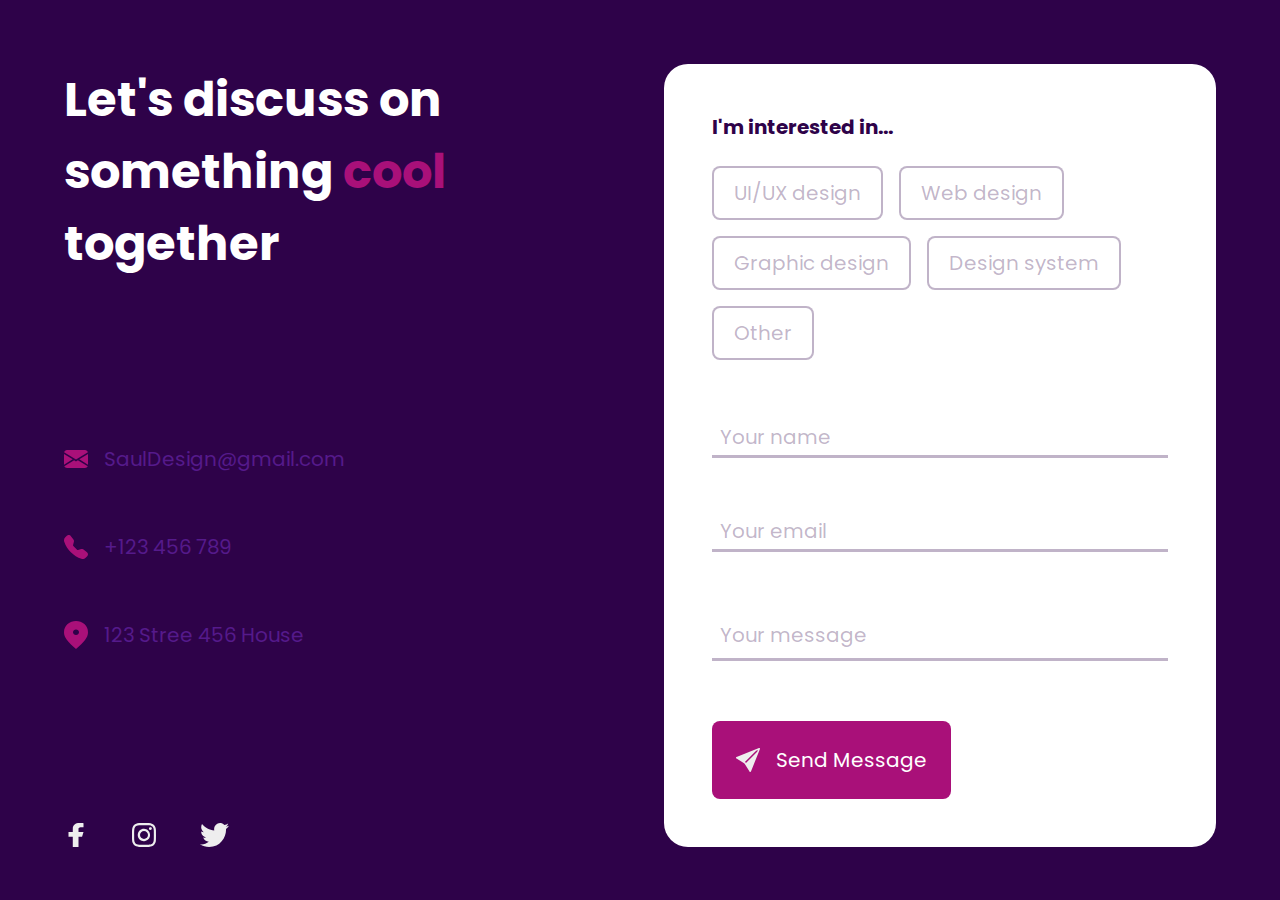
==== index.html @ 430078b6 "Commit inicial" ====
<!DOCTYPE html>
<html lang="en">
  <head>
    <meta charset="UTF-8" />
    <meta http-equiv="X-UA-Compatible" content="IE=edge" />
    <meta name="viewport" content="width=device-width, initial-scale=1.0" />
    <title>Desafio 1</title>
    <link rel="stylesheet" href="reset.css" />
    <link rel="stylesheet" href="style.css" />
    <link
      href="https://fonts.googleapis.com/css2?family=Poppins:wght@400;500;700&display=swap"
      rel="stylesheet"
    />
  </head>

  <body>
    <div class="container-2fr">
      <aside class="container-1fr">
        <h1 class="cor-0 font-large">
          Let's discuss on something <span class="cor-1">cool</span> together
        </h1>

        <ul class="contact-list flex-column">
          <li class="container-flex">
            <img src="/images/email.svg" alt="" />
            <a href="">SaulDesign@gmail.com</a>
          </li>
          <li class="container-flex">
            <img src="/images/phone.svg" alt="" />
            <a href="">+123 456 789</a>
          </li>
          <li class="container-flex">
            <img src="/images/location.svg" alt="" />
            <a href="">123 Stree 456 House</a>
          </li>
        </ul>
        <footer>
          <ul class="container-flex" id="social-media">
            <li>
              <a href=""><img src="/images/facebook.svg" alt="" /></a>
            </li>
            <li>
              <a href=""><img src="/images/instagram.svg" alt="" /></a>
            </li>
            <li>
              <a href=""><img src="/images/twitter.svg" alt="" /></a>
            </li>
          </ul>
        </footer>
      </aside>

      <main class="container-1fr">
        <h2 class="subtitle">I'm interested in...</h2>
        <div class="container-flex">
          <input
            type="checkbox"
            name="user-design"
            id="user-design"
            class="button-checkbox"
          />
          <label for="user-design" class="button-label">UI/UX design</label>

          <input
            type="checkbox"
            name="web-design"
            id="web-design"
            class="button-checkbox"
          />
          <label for="web-design" class="button-label">Web design</label>

          <input
            type="checkbox"
            name="graphic-design"
            id="graphic-design"
            class="button-checkbox"
          />
          <label for="graphic-design" class="button-label"
            >Graphic design</label
          >

          <input
            type="checkbox"
            name="design-system"
            id="design-system"
            class="button-checkbox"
          />
          <label for="design-system" class="button-label">Design system</label>

          <input
            type="checkbox"
            name="other"
            id="other"
            class="button-checkbox"
          />
          <label for="other" class="button-label">Other</label>
        </div>

        <form class="flex-column myForm">
          <input
            type="input"
            id="name"
            name="name"
            placeholder="Your name"
            required
            class="input-text"
          />

          <input
            type="input"
            id="email"
            name="email"
            placeholder="Your email"
            required
            class="input-text"
          />

          <textarea
            id="input"
            name="message"
            placeholder="Your message"
            required
            class="input-text"
          ></textarea>

          <button type="submit" id="send-button" disabled>
            <img src="/images/send.svg" alt="" class="img-send" />Send Message
          </button>
        </form>
      </main>
    </div>

    <script src="/index.js"></script>
  </body>
</html>
---- style.css ----
/* configurações gerais */
body {
  background-color: #2e0249;
  margin: 0 auto;
  font: 400 1.25rem "Poppins", sans-serif;
  max-width: 1440px;
  height: 100vh;
  box-sizing: border-box;
  align-items: center;
  justify-content: center;
}

img {
  display: block;
  max-width: 100%;
}

a {
  text-decoration: none;
}

h1 {
  max-width: 13ch;
}

main {
  background: white;
  padding: 48px;
  border-radius: 24px;
  grid-template-columns: 1fr;
}

/* container */
.container-1fr {
  display: grid;
  grid-template-columns: 1fr;
  box-sizing: border-box;
  align-content: space-between;
}

.container-2fr {
  box-sizing: border-box;
  display: grid;
  grid-template-columns: 1fr 1fr;
  padding: 64px;
  gap: 48px;
  max-width: 1440px;
  height: 100vh;
}

.container-flex {
  box-sizing: border-box;
  display: flex;
  flex-wrap: wrap;
  gap: 16px;
  margin-bottom: 64px;
}
.flex-column {
  box-sizing: border-box;
  display: flex;
  flex-wrap: wrap;
  flex-direction: column;
  gap: 60px;
}

aside .container-flex {
  display: flex;
  flex-wrap: wrap;
  margin-bottom: 10px;
  padding: 0;
  background-color: transparent;
  transition: padding 0.3s, background-color 0.3s;
  box-sizing: border-box;
}

.flex-column {
  display: flex;
  flex-direction: column;
}

/* configurações aside */
.contact-list li:hover {
  background: rgba(87, 10, 87, 0.5);
  padding: 12px 24px;
  border: 3px solid #a91079;
  border-radius: 16px;
}

.contact-list {
  gap: 48px;
}

.contact-list li {
  gap: 16px;
}

#social-media {
  gap: 44px;
  box-sizing: border-box;
  padding: 0;
  margin: 0;
}

#social-media li {
  position: relative;
  transition: background-color 0.3s;
}

#social-media li:hover::before {
  content: "";
  position: absolute;
  top: -12px;
  left: -12px;
  width: calc(100% + 24px);
  height: calc(100% + 24px);
  background: #a91079;
  border-radius: 50%;
  z-index: -1;
}

/* tipografia e cores */
.subtitle {
  color: var(--cor-2);
  font-weight: 700;
  margin-bottom: 24px;
}
.font-large {
  font: 700 3rem "Poppins", sans-serif;
}

:root {
  --cor-0: #ffffff;
  --cor-1: #a91079;
  --cor-2: #2e0249;
}

.cor-0 {
  color: var(--cor-0);
}

.cor-1 {
  color: var(--cor-1);
}

.cor-2 {
  color: var(--cor-2);
}

/* componentes */

.input-text {
  padding: 8px;
  background-color: var(--cor-0);
  color: rgba(46, 2, 73, 0.3);
  border: none;
  border-bottom: solid rgba(46, 2, 73, 0.3);
  margin: 0;
}

.input-text:focus {
  color: var(--cor-2);
  outline: none;
  border-bottom: solid var(--cor-1);
  caret-color: var(--cor-2);
}

.input-text::placeholder {
  color: rgba(46, 2, 73, 0.3);
  font: 400 1.25rem "Poppins", sans-serif;
}

.input-text:focus::placeholder {
  color: var(--cor-2);
  font-weight: 500;
}

.button-checkbox {
  display: none;
}

#send-button {
  padding: 24px;
  color: var(--cor-0);
  font: 400 1.25rem "Poppins", sans-serif;
  display: flex;
  gap: 16px;
  align-items: center;
  align-self: flex-start;
  border-radius: 8px;
  border: none;
  background: var(--cor-1);
}

.img-send {
  display: inline-block;
}
.button-label {
  display: inline-block;
  padding: 10px 20px;
  background-color: var(--cor-0);
  color: rgba(46, 2, 73, 0.3);
  border: solid 2px rgba(46, 2, 73, 0.3);
  border-radius: 8px;
  cursor: pointer;
}

.button-checkbox:checked + .button-label {
  background-color: var(--cor-1);
  color: var(--cor-0);
}

form .flex-column {
  align-content: space-between;
}
textarea {
  resize: none;
}
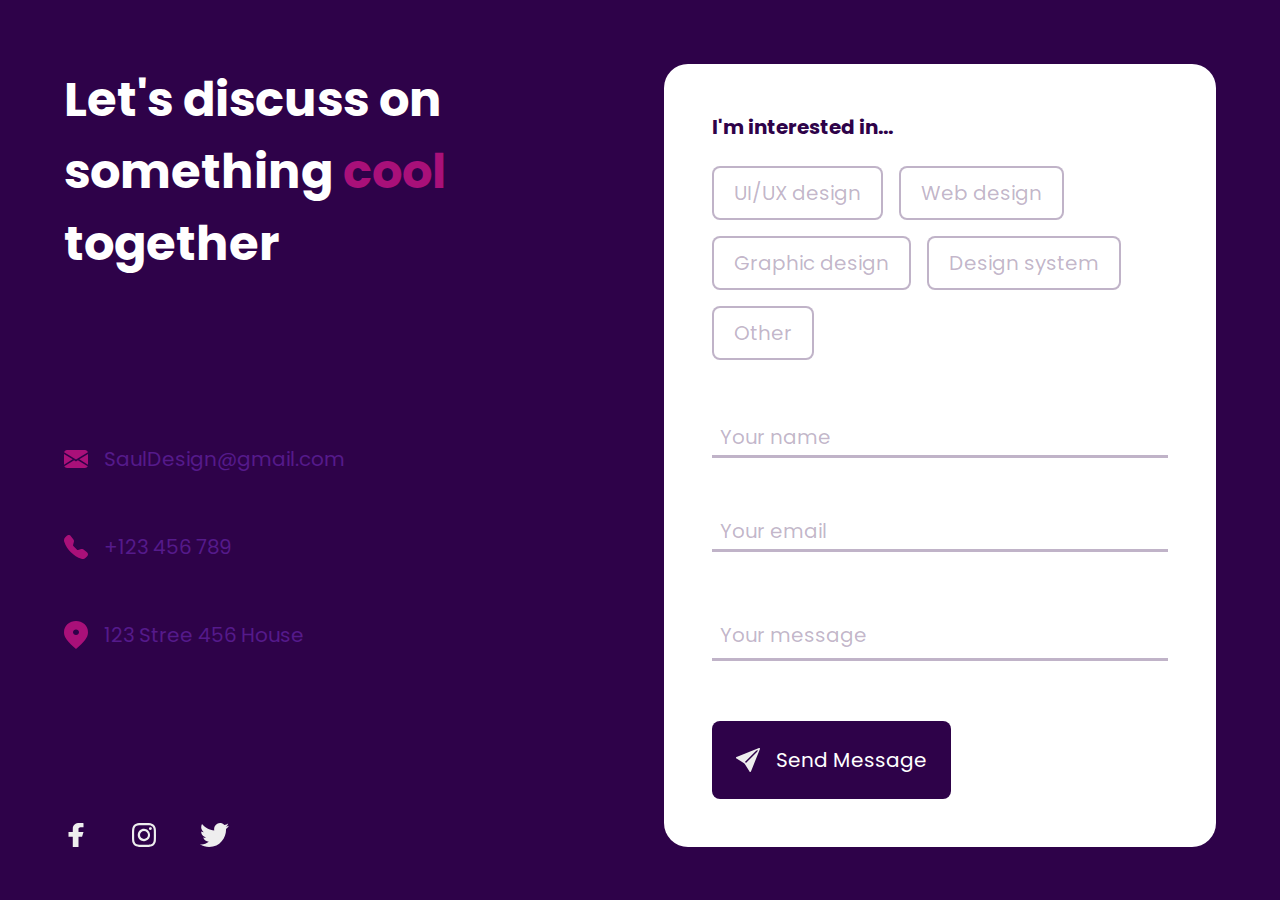
==== commit 2993a43c: "Alterações no JS para validação de formulário" ====
--- a/index.html
+++ b/index.html
@@ -51,7 +51,7 @@
 
       <main class="container-1fr">
         <h2 class="subtitle">I'm interested in...</h2>
-        <div class="container-flex">
+        <div class="container-flex checkbox">
           <input
             type="checkbox"
             name="user-design"
@@ -94,33 +94,38 @@
           />
           <label for="other" class="button-label">Other</label>
         </div>
+        <span class="error erro-check">Selecione pelo menos uma opção</span>
 
-        <form class="flex-column myForm">
+        <form class="flex-column" id="myForm">
           <input
             type="input"
             id="name"
             name="name"
             placeholder="Your name"
-            required
-            class="input-text"
+            class="input-text inputs"
           />
+          <span class="error erro-name"
+            >Insira um nome com pelo menos duas palavras</span
+          >
 
           <input
             type="input"
             id="email"
             name="email"
             placeholder="Your email"
-            required
-            class="input-text"
+            class="input-text inputs"
           />
+          <span class="error erro-email">Insira um e-mail válido</span>
 
           <textarea
-            id="input"
+            id="message"
             name="message"
             placeholder="Your message"
-            required
-            class="input-text"
+            class="input-text inputs"
           ></textarea>
+          <span class="error erro-message"
+            >Sua mensagem deve ter pelo menos 20 caracteres</span
+          >
 
           <button type="submit" id="send-button" disabled>
             <img src="/images/send.svg" alt="" class="img-send" />Send Message
@@ -129,6 +134,6 @@
       </main>
     </div>
 
-    <script src="/index.js"></script>
+    <script src="index.js"></script>
   </body>
 </html>
--- a/style.css
+++ b/style.css
@@ -29,7 +29,32 @@
   border-radius: 24px;
   grid-template-columns: 1fr;
 }
-
+.error {
+  margin: 0;
+  position: absolute;
+  display: none;
+  font-size: 0.75rem;
+  color: red;
+}
+.error-input {
+  border-bottom: 3px solid red;
+}
+.erro-name {
+  top: 393px;
+}
+.erro-email {
+  top: 485px;
+}
+.erro-message {
+  top: 595px;
+}
+.erro-check {
+  top: 135px;
+}
+.button-checkbox,
+.checkbox {
+  position: relative;
+}
 /* container */
 .container-1fr {
   display: grid;
@@ -55,6 +80,7 @@
   gap: 16px;
   margin-bottom: 64px;
 }
+
 .flex-column {
   box-sizing: border-box;
   display: flex;
@@ -82,7 +108,7 @@
 .contact-list li:hover {
   background: rgba(87, 10, 87, 0.5);
   padding: 12px 24px;
-  border: 3px solid #a91079;
+  border: 3px solid var(--cor-1);
   border-radius: 16px;
 }
 
@@ -189,6 +215,12 @@
   border-radius: 8px;
   border: none;
   background: var(--cor-1);
+  cursor: pointer;
+}
+
+#send-button:disabled {
+  background: var(--cor-2);
+  cursor: auto;
 }
 
 .img-send {
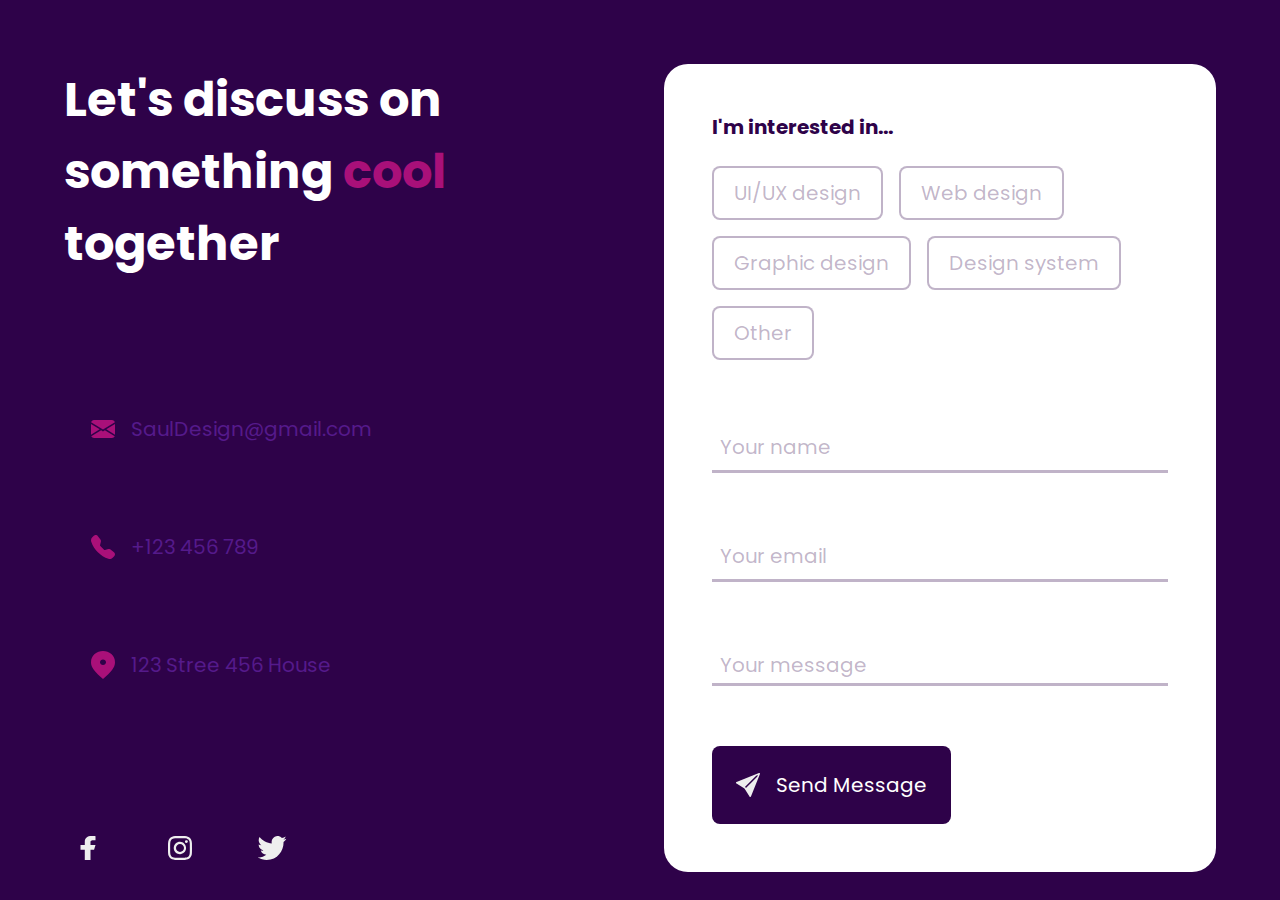
==== commit f2b1cbe9: "Conserto do bug na validação de email e tradução das unidades do CSS para rem" ====
--- a/index.html
+++ b/index.html
@@ -1,139 +1,87 @@
 <!DOCTYPE html>
-<html lang="en">
-  <head>
-    <meta charset="UTF-8" />
-    <meta http-equiv="X-UA-Compatible" content="IE=edge" />
-    <meta name="viewport" content="width=device-width, initial-scale=1.0" />
-    <title>Desafio 1</title>
-    <link rel="stylesheet" href="reset.css" />
-    <link rel="stylesheet" href="style.css" />
-    <link
-      href="https://fonts.googleapis.com/css2?family=Poppins:wght@400;500;700&display=swap"
-      rel="stylesheet"
-    />
-  </head>
+<html lang="pt-br">
 
-  <body>
-    <div class="container-2fr">
-      <aside class="container-1fr">
-        <h1 class="cor-0 font-large">
-          Let's discuss on something <span class="cor-1">cool</span> together
-        </h1>
+<head>
+  <meta charset="UTF-8" />
+  <meta http-equiv="X-UA-Compatible" content="IE=edge" />
+  <meta name="viewport" content="width=device-width, initial-scale=1.0" />
+  <title>Desafio 1</title>
+  <link rel="stylesheet" href="/assets/css/style.css" />
+  <link href="https://fonts.googleapis.com/css2?family=Poppins:wght@400;500;700&display=swap" rel="stylesheet" />
+</head>
 
-        <ul class="contact-list flex-column">
-          <li class="container-flex">
-            <img src="/images/email.svg" alt="" />
-            <a href="">SaulDesign@gmail.com</a>
-          </li>
-          <li class="container-flex">
-            <img src="/images/phone.svg" alt="" />
-            <a href="">+123 456 789</a>
-          </li>
-          <li class="container-flex">
-            <img src="/images/location.svg" alt="" />
-            <a href="">123 Stree 456 House</a>
-          </li>
-        </ul>
+<body>
+  <div class="container-2fr">
+    <aside class="container-1fr">
+      <h1 class="cor-0 font-large">
+        Let's discuss on something <span class="cor-1">cool</span> together
+      </h1>
+      <ul class="contact-list flex-column">
+        <li class="container-flex">
+          <img src="/assets/img/email.svg" alt="" />
+          <a href="">SaulDesign@gmail.com</a>
+        </li>
+        <li class="container-flex">
+          <img src="/assets/img/phone.svg" alt="" />
+          <a href="">+123 456 789</a>
+        </li>
+        <li class="container-flex">
+          <img src="/assets/img/location.svg" alt="" />
+          <a href="">123 Stree 456 House</a>
+        </li>
+      </ul>
+      <div class="footer">
         <footer>
           <ul class="container-flex" id="social-media">
             <li>
-              <a href=""><img src="/images/facebook.svg" alt="" /></a>
+              <a href="https://www.facebook.com" target="_blank"><img src="/assets/img/facebook.svg" alt="" /></a>
             </li>
             <li>
-              <a href=""><img src="/images/instagram.svg" alt="" /></a>
+              <a href="https://www.instagram.com" target="_blank"><img src="/assets/img/instagram.svg" alt="" /></a>
             </li>
             <li>
-              <a href=""><img src="/images/twitter.svg" alt="" /></a>
+              <a href="https://www.twitter.com" target="_blank"><img src="/assets/img/twitter.svg" alt="" /></a>
             </li>
           </ul>
         </footer>
-      </aside>
+      </div>
+    </aside>
 
-      <main class="container-1fr">
-        <h2 class="subtitle">I'm interested in...</h2>
-        <div class="container-flex checkbox">
-          <input
-            type="checkbox"
-            name="user-design"
-            id="user-design"
-            class="button-checkbox"
-          />
-          <label for="user-design" class="button-label">UI/UX design</label>
+    <main class="container-1fr">
+      <h2 class="subtitle">I'm interested in...</h2>
+      <div class="container-flex checkbox">
+        <input type="checkbox" value="UX/UI Design" id="user-design" class="button-checkbox" />
+        <label for="user-design" class="button-label">UI/UX design</label>
 
-          <input
-            type="checkbox"
-            name="web-design"
-            id="web-design"
-            class="button-checkbox"
-          />
-          <label for="web-design" class="button-label">Web design</label>
+        <input type="checkbox" value="Web Design" id="web-design" class="button-checkbox" />
+        <label for="web-design" class="button-label">Web design</label>
 
-          <input
-            type="checkbox"
-            name="graphic-design"
-            id="graphic-design"
-            class="button-checkbox"
-          />
-          <label for="graphic-design" class="button-label"
-            >Graphic design</label
-          >
+        <input type="checkbox" value="Graphic Design" id="graphic-design" class="button-checkbox" />
+        <label for="graphic-design" class="button-label">Graphic design</label>
 
-          <input
-            type="checkbox"
-            name="design-system"
-            id="design-system"
-            class="button-checkbox"
-          />
-          <label for="design-system" class="button-label">Design system</label>
+        <input type="checkbox" value="Design System" id="design-system" class="button-checkbox" />
+        <label for="design-system" class="button-label">Design system</label>
 
-          <input
-            type="checkbox"
-            name="other"
-            id="other"
-            class="button-checkbox"
-          />
-          <label for="other" class="button-label">Other</label>
-        </div>
-        <span class="error erro-check">Selecione pelo menos uma opção</span>
+        <input type="checkbox" value="Other" id="other" class="button-checkbox" />
+        <label for="other" class="button-label">Other</label>
+      </div>
 
-        <form class="flex-column" id="myForm">
-          <input
-            type="input"
-            id="name"
-            name="name"
-            placeholder="Your name"
-            class="input-text inputs"
-          />
-          <span class="error erro-name"
-            >Insira um nome com pelo menos duas palavras</span
-          >
+      <form class="flex-column" id="myForm">
+        <input type="input" id="name" name="name" placeholder="Your name" class="input-text inputs" />
 
-          <input
-            type="input"
-            id="email"
-            name="email"
-            placeholder="Your email"
-            class="input-text inputs"
-          />
-          <span class="error erro-email">Insira um e-mail válido</span>
+        <input type="input" id="email" name="email" placeholder="Your email" class="input-text inputs" />
 
-          <textarea
-            id="message"
-            name="message"
-            placeholder="Your message"
-            class="input-text inputs"
-          ></textarea>
-          <span class="error erro-message"
-            >Sua mensagem deve ter pelo menos 20 caracteres</span
-          >
+        <textarea id="message" name="message" placeholder="Your message" class="input-text inputs"></textarea>
 
-          <button type="submit" id="send-button" disabled>
-            <img src="/images/send.svg" alt="" class="img-send" />Send Message
-          </button>
-        </form>
-      </main>
-    </div>
+        <button type="submit" id="send-button" disabled>
+          <img src="/assets/img/send.svg" alt="" class="img-send" />Send
+          Message
+        </button>
+      </form>
+    </main>
+  </div>
 
-    <script src="index.js"></script>
-  </body>
-</html>
+  <script src="/index.js"></script>
+</body>
+
+</html>--- a/assets/css/style.css
+++ b/assets/css/style.css
@@ -0,0 +1,4 @@
+@import url(/assets/css/reset.css);
+@import url(/assets/css/root.css);
+@import url(/assets/css/componentes.css);
+@import url(/assets/css/aside.css);
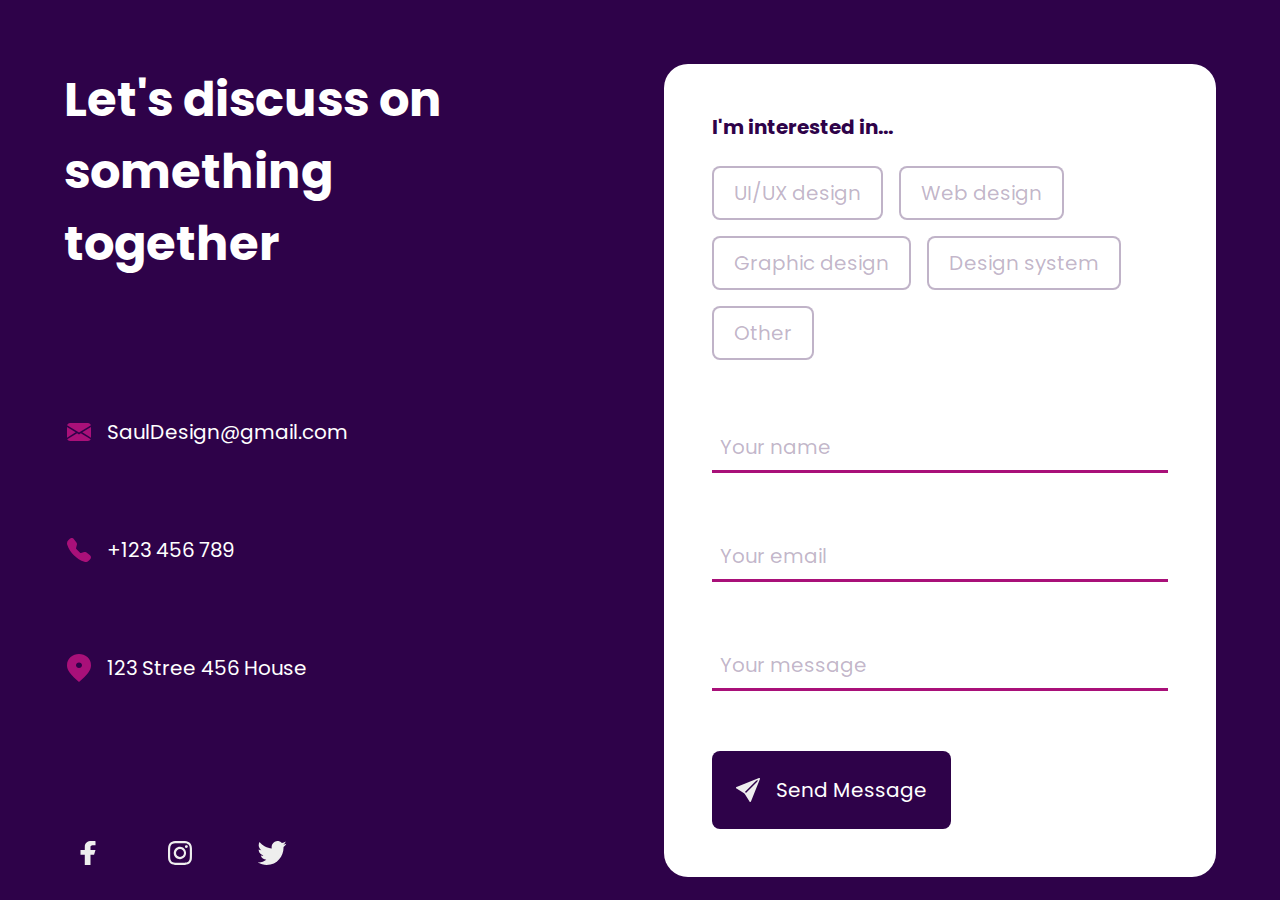
==== commit 986c58ee: "- Inclui mensagem embaixo dos inputs para validação em tempo real - Altera o tipo do campo de texto " ====
--- a/index.html
+++ b/index.html
@@ -64,14 +64,17 @@
 
         <input type="checkbox" value="Other" id="other" class="button-checkbox" />
         <label for="other" class="button-label">Other</label>
+        <span class="span-checkbox">Please, select at least one option</span>
       </div>
 
       <form class="flex-column" id="myForm">
         <input type="input" id="name" name="name" placeholder="Your name" class="input-text inputs" />
+        <span class="span-name">Provide at least your first and last name</span>
+        <input type="input" id="email" name="email" placeholder="Your email" class="input-text inputs" />
+        <span class="span-email">Your email must follow this pattern: email@email.com</span>
 
-        <input type="input" id="email" name="email" placeholder="Your email" class="input-text inputs" />
-
-        <textarea id="message" name="message" placeholder="Your message" class="input-text inputs"></textarea>
+        <input type="text" id="message" name="message" placeholder="Your message" class="input-text inputs"></input>
+        <span class="span-message">Your message must be at least 20 characters long</span>
 
         <button type="submit" id="send-button" disabled>
           <img src="/assets/img/send.svg" alt="" class="img-send" />Send
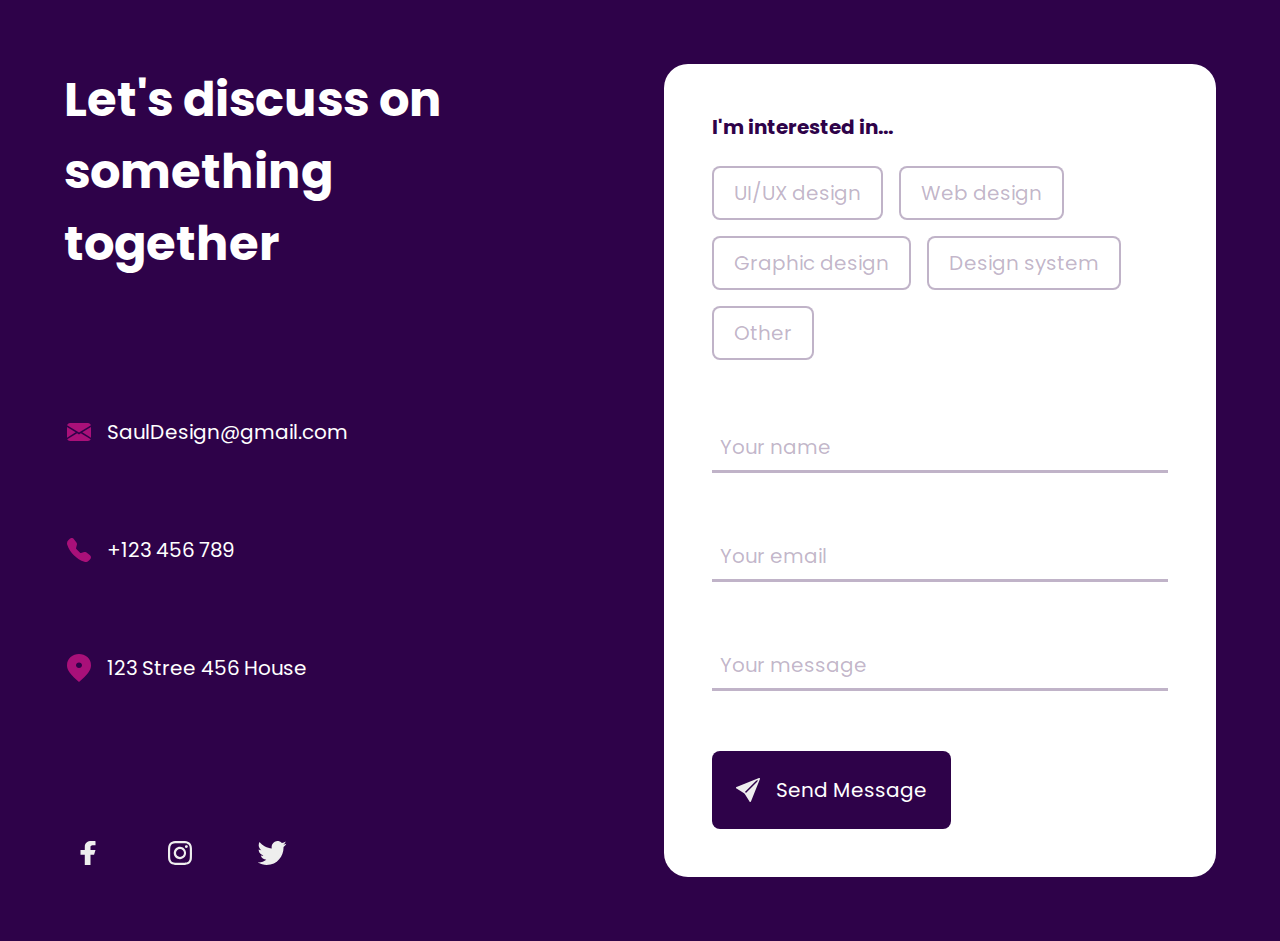
==== commit 56d1a36f: "Ajustes na responsividade para mobile" ====
--- a/index.html
+++ b/index.html
@@ -71,7 +71,7 @@
         <input type="input" id="name" name="name" placeholder="Your name" class="input-text inputs" />
         <span class="span-name">Provide at least your first and last name</span>
         <input type="input" id="email" name="email" placeholder="Your email" class="input-text inputs" />
-        <span class="span-email">Your email must follow this pattern: email@email.com</span>
+        <span class="span-email">Insert a valid email!</span>
 
         <input type="text" id="message" name="message" placeholder="Your message" class="input-text inputs"></input>
         <span class="span-message">Your message must be at least 20 characters long</span>
